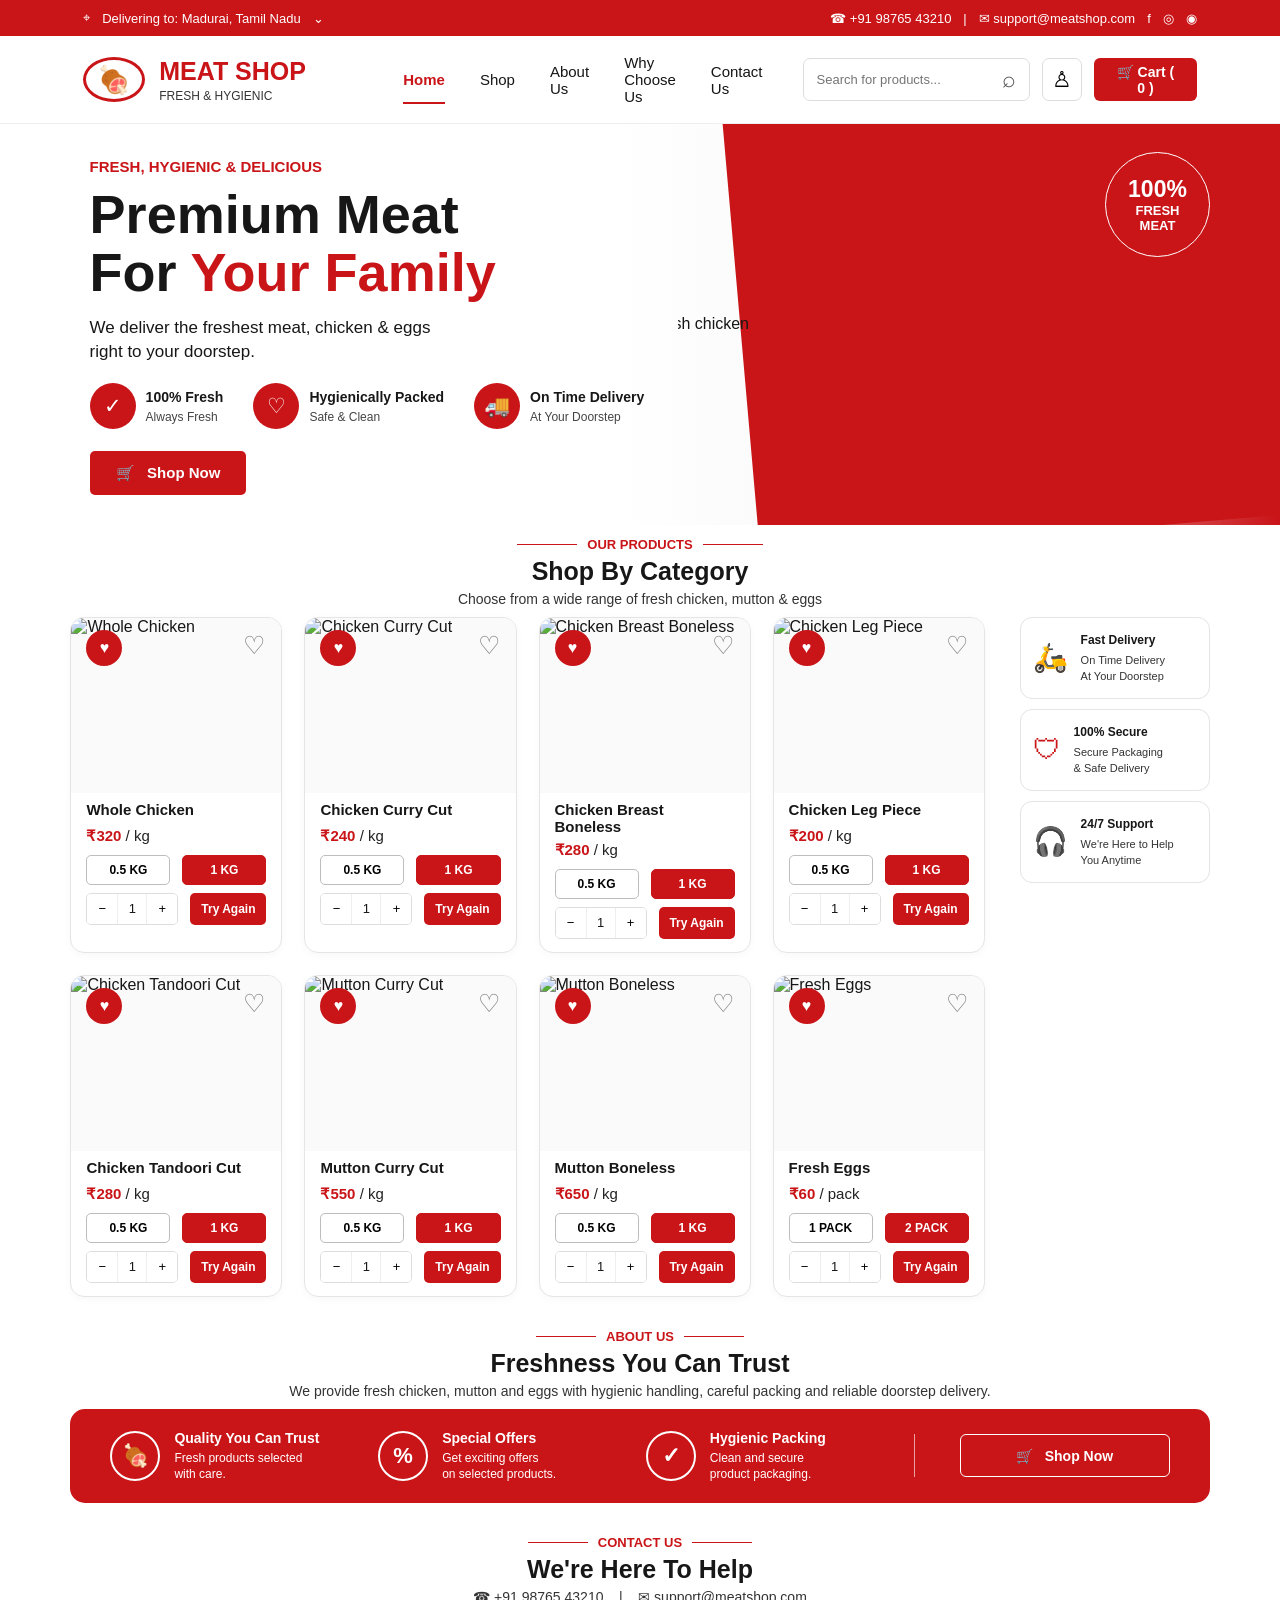
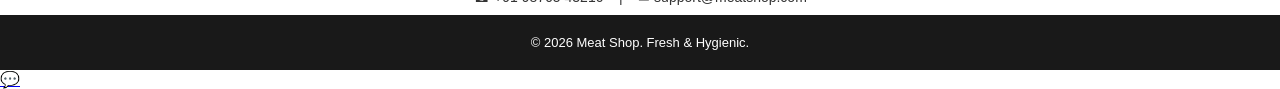
==== index.html @ b68a9f98 "Add files via upload" ====
<!DOCTYPE html>
<html lang="en">

<head>
    <meta charset="UTF-8">
    <meta name="viewport" content="width=device-width, initial-scale=1.0">

    <title>Meat Shop - Fresh & Hygienic</title>

    <link rel="stylesheet" href="style.css">
</head>

<body>

    <!-- =========================
         TOP DELIVERY BAR
    ========================== -->

    <div class="top-bar">

        <div class="top-left">
            <span>⌖</span>
            <span>Delivering to: Madurai, Tamil Nadu</span>
            <span>⌄</span>
        </div>

        <div class="top-right">
            <span>☎ +91 98765 43210</span>
            <span class="divider">|</span>
            <span>✉ support@meatshop.com</span>
            <span>f</span>
            <span>◎</span>
            <span>◉</span>
        </div>

    </div>


    <!-- =========================
         MAIN HEADER
    ========================== -->

    <header class="main-header">

        <div class="logo-area">

            <div class="logo-icon">
                🍖
            </div>

            <div class="logo-text">
                <h1>MEAT SHOP</h1>
                <p>FRESH & HYGIENIC</p>
            </div>

        </div>


        <nav class="navigation">

            <a href="#" class="active">Home</a>

            <a href="#shop">Shop</a>

            <a href="#about">About Us</a>

            <a href="#why-us">Why Choose Us</a>

            <a href="#contact">Contact Us</a>

        </nav>


        <div class="header-actions">

            <div class="search-box">

                <input
                    type="text"
                    id="search-input"
                    placeholder="Search for products..."
                >

                <span>⌕</span>

            </div>


            <button
                class="account-button"
                type="button"
                title="My Account"
            >
                ♙
            </button>


            <button
                class="cart-button"
                type="button"
            >

                🛒 Cart (
                <span id="cart-count">0</span>
                )

            </button>

        </div>

    </header>



    <!-- =========================
         HERO SECTION
    ========================== -->

    <section class="hero">

        <div class="hero-content">

            <p class="hero-small-title">
                FRESH, HYGIENIC & DELICIOUS
            </p>

            <h2>
                Premium Meat
                <br>
                For <span>Your Family</span>
            </h2>

            <p class="hero-description">
                We deliver the freshest meat, chicken & eggs
                <br>
                right to your doorstep.
            </p>


            <div class="hero-features">

                <div class="hero-feature">

                    <div class="feature-icon">
                        ✓
                    </div>

                    <div>
                        <strong>100% Fresh</strong>
                        <p>Always Fresh</p>
                    </div>

                </div>


                <div class="hero-feature">

                    <div class="feature-icon">
                        ♡
                    </div>

                    <div>
                        <strong>Hygienically Packed</strong>
                        <p>Safe & Clean</p>
                    </div>

                </div>


                <div class="hero-feature">

                    <div class="feature-icon">
                        🚚
                    </div>

                    <div>
                        <strong>On Time Delivery</strong>
                        <p>At Your Doorstep</p>
                    </div>

                </div>

            </div>


            <button
                class="shop-now-button"
                type="button"
                onclick="document.getElementById('shop').scrollIntoView({behavior:'smooth'})"
            >
                🛒 &nbsp; Shop Now
            </button>

        </div>


        <div class="hero-image-area">

            <div class="fresh-badge">

                <strong>100%</strong>

                <span>FRESH</span>

                <span>MEAT</span>

            </div>


            <div class="hero-meat-image">

                <img
                    src="images/hero-chicken.jpg"
                    alt="Fresh chicken"
                >

            </div>

        </div>

    </section>



    <!-- =========================
         PRODUCTS HEADING
    ========================== -->

    <section
        class="products-heading"
        id="shop"
    >

        <div class="heading-line">
            <span></span>
            <strong>OUR PRODUCTS</strong>
            <span></span>
        </div>

        <h2>
            Shop By Category
        </h2>

        <p>
            Choose from a wide range of fresh chicken, mutton & eggs
        </p>

    </section>



    <!-- =========================
         PRODUCTS
    ========================== -->

    <section class="products-section">

        <div
            class="products-grid"
            id="products-grid"
        >


            <!-- =========================
                 PRODUCT 1
            ========================== -->

            <div
                class="product-card"
                data-product-key="Whole Chicken"
                data-product="Whole Chicken"
            >

                <div class="product-image">

                    <div class="product-badge">
                        ♥
                    </div>

                    <div class="heart">
                        ♡
                    </div>

                    <img
                        src="images/whole-chicken.jpg"
                        alt="Whole Chicken"
                        class="dynamic-product-image"
                    >

                </div>


                <div class="product-info">

                    <h3 class="dynamic-product-name">
                        Whole Chicken
                    </h3>

                    <p class="price dynamic-product-price">
                        ₹320 <span>/ kg</span>
                    </p>

                    <p class="dynamic-product-description">
                        Fresh whole chicken, cleaned and packed hygienically.
                    </p>


                    <div class="weight-buttons">

                        <button
                            type="button"
                            data-weight="0.5 KG"
                        >
                            0.5 KG
                        </button>

                        <button
                            type="button"
                            class="selected"
                            data-weight="1 KG"
                        >
                            1 KG
                        </button>

                    </div>


                    <div class="product-bottom">

                        <div class="quantity">

                            <button
                                class="minus"
                                type="button"
                            >
                                −
                            </button>

                            <span>1</span>

                            <button
                                class="plus"
                                type="button"
                            >
                                +
                            </button>

                        </div>


                        <button
                            class="add-cart"
                            type="button"
                        >
                            🛒 Add to Cart
                        </button>

                    </div>

                </div>

            </div>



            <!-- =========================
                 PRODUCT 2
            ========================== -->

            <div
                class="product-card"
                data-product-key="Chicken Curry Cut"
                data-product="Chicken Curry Cut"
            >

                <div class="product-image">

                    <div class="product-badge">
                        ♥
                    </div>

                    <div class="heart">
                        ♡
                    </div>

                    <img
                        src="images/chicken-curry-cut.jpg"
                        alt="Chicken Curry Cut"
                        class="dynamic-product-image"
                    >

                </div>


                <div class="product-info">

                    <h3 class="dynamic-product-name">
                        Chicken Curry Cut
                    </h3>

                    <p class="price dynamic-product-price">
                        ₹240 <span>/ kg</span>
                    </p>

                    <p class="dynamic-product-description">
                        Fresh curry-cut chicken pieces, cleaned and ready to cook.
                    </p>


                    <div class="weight-buttons">

                        <button
                            type="button"
                            data-weight="0.5 KG"
                        >
                            0.5 KG
                        </button>

                        <button
                            type="button"
                            class="selected"
                            data-weight="1 KG"
                        >
                            1 KG
                        </button>

                    </div>


                    <div class="product-bottom">

                        <div class="quantity">

                            <button
                                class="minus"
                                type="button"
                            >
                                −
                            </button>

                            <span>1</span>

                            <button
                                class="plus"
                                type="button"
                            >
                                +
                            </button>

                        </div>


                        <button
                            class="add-cart"
                            type="button"
                        >
                            🛒 Add to Cart
                        </button>

                    </div>

                </div>

            </div>



            <!-- =========================
                 PRODUCT 3
            ========================== -->

            <div
                class="product-card"
                data-product-key="Chicken Breast Boneless"
                data-product="Chicken Breast Boneless"
            >

                <div class="product-image">

                    <div class="product-badge">
                        ♥
                    </div>

                    <div class="heart">
                        ♡
                    </div>

                    <img
                        src="images/chicken-breast.jpg"
                        alt="Chicken Breast Boneless"
                        class="dynamic-product-image"
                    >

                </div>


                <div class="product-info">

                    <h3 class="dynamic-product-name">
                        Chicken Breast Boneless
                    </h3>

                    <p class="price dynamic-product-price">
                        ₹280 <span>/ kg</span>
                    </p>

                    <p class="dynamic-product-description">
                        Tender boneless chicken breast, fresh and hygienically packed.
                    </p>


                    <div class="weight-buttons">

                        <button
                            type="button"
                            data-weight="0.5 KG"
                        >
                            0.5 KG
                        </button>

                        <button
                            type="button"
                            class="selected"
                            data-weight="1 KG"
                        >
                            1 KG
                        </button>

                    </div>


                    <div class="product-bottom">

                        <div class="quantity">

                            <button
                                class="minus"
                                type="button"
                            >
                                −
                            </button>

                            <span>1</span>

                            <button
                                class="plus"
                                type="button"
                            >
                                +
                            </button>

                        </div>


                        <button
                            class="add-cart"
                            type="button"
                        >
                            🛒 Add to Cart
                        </button>

                    </div>

                </div>

            </div>



            <!-- =========================
                 PRODUCT 4
            ========================== -->

            <div
                class="product-card"
                data-product-key="Chicken Leg Piece"
                data-product="Chicken Leg Piece"
            >

                <div class="product-image">

                    <div class="product-badge">
                        ♥
                    </div>

                    <div class="heart">
                        ♡
                    </div>

                    <img
                        src="images/chicken-leg.jpg"
                        alt="Chicken Leg Piece"
                        class="dynamic-product-image"
                    >

                </div>


                <div class="product-info">

                    <h3 class="dynamic-product-name">
                        Chicken Leg Piece
                    </h3>

                    <p class="price dynamic-product-price">
                        ₹200 <span>/ kg</span>
                    </p>

                    <p class="dynamic-product-description">
                        Juicy broiler leg pieces, freshly cleaned and packed.
                    </p>


                    <div class="weight-buttons">

                        <button
                            type="button"
                            data-weight="0.5 KG"
                        >
                            0.5 KG
                        </button>

                        <button
                            type="button"
                            class="selected"
                            data-weight="1 KG"
                        >
                            1 KG
                        </button>

                    </div>


                    <div class="product-bottom">

                        <div class="quantity">

                            <button
                                class="minus"
                                type="button"
                            >
                                −
                            </button>

                            <span>1</span>

                            <button
                                class="plus"
                                type="button"
                            >
                                +
                            </button>

                        </div>


                        <button
                            class="add-cart"
                            type="button"
                        >
                            🛒 Add to Cart
                        </button>

                    </div>

                </div>

            </div>



            <!-- =========================
                 PRODUCT 5
            ========================== -->

            <div
                class="product-card"
                data-product-key="Chicken Tandoori Cut"
                data-product="Chicken Tandoori Cut"
            >

                <div class="product-image">

                    <div class="product-badge">
                        ♥
                    </div>

                    <div class="heart">
                        ♡
                    </div>

                    <img
                        src="images/chicken-tandoori-cut.jpg"
                        alt="Chicken Tandoori Cut"
                        class="dynamic-product-image"
                    >

                </div>


                <div class="product-info">

                    <h3 class="dynamic-product-name">
                        Chicken Tandoori Cut
                    </h3>

                    <p class="price dynamic-product-price">
                        ₹280 <span>/ kg</span>
                    </p>

                    <p class="dynamic-product-description">
                        Fresh tandoori-cut chicken, perfect for grilling and roasting.
                    </p>


                    <div class="weight-buttons">

                        <button
                            type="button"
                            data-weight="0.5 KG"
                        >
                            0.5 KG
                        </button>

                        <button
                            type="button"
                            class="selected"
                            data-weight="1 KG"
                        >
                            1 KG
                        </button>

                    </div>


                    <div class="product-bottom">

                        <div class="quantity">

                            <button
                                class="minus"
                                type="button"
                            >
                                −
                            </button>

                            <span>1</span>

                            <button
                                class="plus"
                                type="button"
                            >
                                +
                            </button>

                        </div>


                        <button
                            class="add-cart"
                            type="button"
                        >
                            🛒 Add to Cart
                        </button>

                    </div>

                </div>

            </div>



            <!-- =========================
                 PRODUCT 6
            ========================== -->

            <div
                class="product-card"
                data-product-key="Mutton Curry Cut"
                data-product="Mutton Curry Cut"
            >

                <div class="product-image">

                    <div class="product-badge">
                        ♥
                    </div>

                    <div class="heart">
                        ♡
                    </div>

                    <img
                        src="images/mutton-curry-cut.jpg"
                        alt="Mutton Curry Cut"
                        class="dynamic-product-image"
                    >

                </div>


                <div class="product-info">

                    <h3 class="dynamic-product-name">
                        Mutton Curry Cut
                    </h3>

                    <p class="price dynamic-product-price">
                        ₹550 <span>/ kg</span>
                    </p>

                    <p class="dynamic-product-description">
                        Fresh mutton curry pieces with a perfect mix of meat and bone.
                    </p>


                    <div class="weight-buttons">

                        <button
                            type="button"
                            data-weight="0.5 KG"
                        >
                            0.5 KG
                        </button>

                        <button
                            type="button"
                            class="selected"
                            data-weight="1 KG"
                        >
                            1 KG
                        </button>

                    </div>


                    <div class="product-bottom">

                        <div class="quantity">

                            <button
                                class="minus"
                                type="button"
                            >
                                −
                            </button>

                            <span>1</span>

                            <button
                                class="plus"
                                type="button"
                            >
                                +
                            </button>

                        </div>


                        <button
                            class="add-cart"
                            type="button"
                        >
                            🛒 Add to Cart
                        </button>

                    </div>

                </div>

            </div>



            <!-- =========================
                 PRODUCT 7
            ========================== -->

            <div
                class="product-card"
                data-product-key="Mutton Boneless"
                data-product="Mutton Boneless"
            >

                <div class="product-image">

                    <div class="product-badge">
                        ♥
                    </div>

                    <div class="heart">
                        ♡
                    </div>

                    <img
                        src="images/mutton-boneless.jpg"
                        alt="Mutton Boneless"
                        class="dynamic-product-image"
                    >

                </div>


                <div class="product-info">

                    <h3 class="dynamic-product-name">
                        Mutton Boneless
                    </h3>

                    <p class="price dynamic-product-price">
                        ₹650 <span>/ kg</span>
                    </p>

                    <p class="dynamic-product-description">
                        Premium boneless mutton pieces, fresh and hygienically packed.
                    </p>


                    <div class="weight-buttons">

                        <button
                            type="button"
                            data-weight="0.5 KG"
                        >
                            0.5 KG
                        </button>

                        <button
                            type="button"
                            class="selected"
                            data-weight="1 KG"
                        >
                            1 KG
                        </button>

                    </div>


                    <div class="product-bottom">

                        <div class="quantity">

                            <button
                                class="minus"
                                type="button"
                            >
                                −
                            </button>

                            <span>1</span>

                            <button
                                class="plus"
                                type="button"
                            >
                                +
                            </button>

                        </div>


                        <button
                            class="add-cart"
                            type="button"
                        >
                            🛒 Add to Cart
                        </button>

                    </div>

                </div>

            </div>



            <!-- =========================
                 PRODUCT 8
            ========================== -->

            <div
                class="product-card"
                data-product-key="Fresh Eggs"
                data-product="Fresh Eggs"
            >

                <div class="product-image">

                    <div class="product-badge">
                        ♥
                    </div>

                    <div class="heart">
                        ♡
                    </div>

                    <img
                        src="images/fresh-eggs.jpg"
                        alt="Fresh Eggs"
                        class="dynamic-product-image"
                    >

                </div>


                <div class="product-info">

                    <h3 class="dynamic-product-name">
                        Fresh Eggs
                    </h3>

                    <p class="price dynamic-product-price">
                        ₹60 <span>/ pack</span>
                    </p>

                    <p class="dynamic-product-description">
                        Fresh quality eggs carefully packed for safe delivery.
                    </p>


                    <div class="weight-buttons">

                        <button
                            type="button"
                            data-weight="1 PACK"
                        >
                            1 PACK
                        </button>

                        <button
                            type="button"
                            class="selected"
                            data-weight="2 PACK"
                        >
                            2 PACK
                        </button>

                    </div>


                    <div class="product-bottom">

                        <div class="quantity">

                            <button
                                class="minus"
                                type="button"
                            >
                                −
                            </button>

                            <span>1</span>

                            <button
                                class="plus"
                                type="button"
                            >
                                +
                            </button>

                        </div>


                        <button
                            class="add-cart"
                            type="button"
                        >
                            🛒 Add to Cart
                        </button>

                    </div>

                </div>

            </div>


        </div>



        <!-- =========================
             SIDE SERVICE BOXES
        ========================== -->

        <div class="service-boxes">

            <div class="service-box">

                <div class="service-icon">
                    🛵
                </div>

                <div>
                    <strong>Fast Delivery</strong>

                    <p>
                        On Time Delivery
                        <br>
                        At Your Doorstep
                    </p>
                </div>

            </div>


            <div class="service-box">

                <div class="service-icon">
                    🛡
                </div>

                <div>
                    <strong>100% Secure</strong>

                    <p>
                        Secure Packaging
                        <br>
                        & Safe Delivery
                    </p>
                </div>

            </div>


            <div class="service-box">

                <div class="service-icon">
                    🎧
                </div>

                <div>
                    <strong>24/7 Support</strong>

                    <p>
                        We're Here to Help
                        <br>
                        You Anytime
                    </p>
                </div>

            </div>

        </div>

    </section>



    <!-- =========================
         ABOUT
    ========================== -->

    <section
        id="about"
        class="products-heading"
    >

        <div class="heading-line">

            <span></span>

            <strong>
                ABOUT US
            </strong>

            <span></span>

        </div>


        <h2>
            Freshness You Can Trust
        </h2>


        <p>
            We provide fresh chicken, mutton and eggs with hygienic handling,
            careful packing and reliable doorstep delivery.
        </p>

    </section>



    <!-- =========================
         WHY CHOOSE US
    ========================== -->

    <section
        id="why-us"
        class="promotion-section"
    >

        <div class="promotion-item">

            <div class="promotion-icon">
                🍖
            </div>

            <div>

                <h3>
                    Quality You Can Trust
                </h3>

                <p>
                    Fresh products selected
                    <br>
                    with care.
                </p>

            </div>

        </div>


        <div class="promotion-item">

            <div class="promotion-icon">
                %
            </div>

            <div>

                <h3>
                    Special Offers
                </h3>

                <p>
                    Get exciting offers
                    <br>
                    on selected products.
                </p>

            </div>

        </div>


        <div class="promotion-item">

            <div class="promotion-icon">
                ✓
            </div>

            <div>

                <h3>
                    Hygienic Packing
                </h3>

                <p>
                    Clean and secure
                    <br>
                    product packaging.
                </p>

            </div>

        </div>


        <div class="promotion-button-area">

            <button
                class="promotion-button"
                type="button"
                onclick="document.getElementById('shop').scrollIntoView({behavior:'smooth'})"
            >
                🛒 &nbsp; Shop Now
            </button>

        </div>

    </section>



    <!-- =========================
         CONTACT
    ========================== -->

    <section
        id="contact"
        class="products-heading"
    >

        <div class="heading-line">

            <span></span>

            <strong>
                CONTACT US
            </strong>

            <span></span>

        </div>


        <h2>
            We're Here To Help
        </h2>


        <p>
            ☎ +91 98765 43210
            &nbsp;&nbsp; | &nbsp;&nbsp;
            ✉ support@meatshop.com
        </p>

    </section>



    <!-- =========================
         FOOTER
    ========================== -->

    <footer>

        <p>
            © 2026 Meat Shop. Fresh & Hygienic.
        </p>

    </footer>



    <!-- =========================
         PRODUCT DATABASE SYNC
    ========================== -->

    <script>

        document.addEventListener(
            "DOMContentLoaded",
            async function () {

                try {

                    const response =
                        await fetch(
                            "http://localhost:5000/api/products"
                        );


                    const result =
                        await response.json();


                    if (
                        !response.ok ||
                        !result.success
                    ) {

                        throw new Error(
                            result.message ||
                            "Unable to load products"
                        );

                    }


                    const products =
                        Array.isArray(result.products)
                            ? result.products
                            : [];


                    const cards =
                        document.querySelectorAll(
                            ".product-card[data-product-key]"
                        );


                    cards.forEach(function (card) {

                        const productKey =
                            String(
                                card.dataset.productKey || ""
                            )
                            .trim()
                            .toLowerCase();


                        const product =
                            products.find(
                                function (item) {

                                    return (
                                        String(item.name || "")
                                            .trim()
                                            .toLowerCase() ===
                                        productKey
                                    );

                                }
                            );


                        if (!product) {

                            console.warn(
                                "Product not found:",
                                card.dataset.productKey
                            );

                            return;

                        }


                        /* =====================
                           NAME
                        ====================== */

                        const nameElement =
                            card.querySelector(
                                ".dynamic-product-name"
                            );


                        if (nameElement) {

                            nameElement.textContent =
                                product.name;

                        }



                        /* =====================
                           PRICE
                        ====================== */

                        const priceElement =
                            card.querySelector(
                                ".dynamic-product-price"
                            );


                        if (priceElement) {

                            const suffix =
                                String(product.category)
                                    .toLowerCase() === "eggs"
                                    ? "/ pack"
                                    : "/ kg";


                            priceElement.innerHTML =
                                `₹${Number(product.price).toFixed(0)}
                                <span>${suffix}</span>`;

                        }



                        /* =====================
                           DESCRIPTION
                        ====================== */

                        const descriptionElement =
                            card.querySelector(
                                ".dynamic-product-description"
                            );


                        if (
                            descriptionElement &&
                            product.description
                        ) {

                            descriptionElement.textContent =
                                product.description;

                        }



                        /* =====================
                           IMAGE
                        ====================== */

                        const imageElement =
                            card.querySelector(
                                ".dynamic-product-image"
                            );


                        if (
                            imageElement &&
                            product.image
                        ) {

                            imageElement.src =
                                product.image;

                            imageElement.alt =
                                product.name;

                        }



                        /* =====================
                           ADD TO CART BUTTON
                        ====================== */

                        const addButton =
                            card.querySelector(
                                ".add-cart"
                            );


                        if (addButton) {

                            /*
                             * IMPORTANT:
                             * First reset the button.
                             */

                            addButton.disabled =
                                false;

                            addButton.style.opacity =
                                "1";

                            addButton.textContent =
                                "🛒 Add to Cart";

                        }



                        /* =====================
                           AVAILABILITY
                        ====================== */

                        if (
                            product.available === false
                        ) {

                            card.style.opacity =
                                "0.55";


                            if (addButton) {

                                addButton.disabled =
                                    true;

                                addButton.textContent =
                                    "Unavailable";

                                addButton.style.opacity =
                                    "0.65";

                            }

                        } else {

                            card.style.opacity =
                                "1";

                        }

                    });


                    console.log(
                        "Products loaded successfully:",
                        products
                    );


                } catch (error) {

                    console.error(
                        "Product sync error:",
                        error
                    );

                }

            }

        );

    </script>



    <!-- =========================
         MAIN SHOP JAVASCRIPT
    ========================== -->

    <script src="script.js"></script>

<!-- WHATSAPP BUTTON -->
<a
    href="https://wa.me/919384997383"
    class="whatsapp-float"
    target="_blank"
    rel="noopener noreferrer"
    aria-label="Chat with us on WhatsApp"
>
    💬
</a>

</body>

</html>
---- style.css ----
/* =========================
   GLOBAL
========================= */

* {
    margin: 0;
    padding: 0;
    box-sizing: border-box;
}

html {
    scroll-behavior: smooth;
}

body {
    font-family: Arial, Helvetica, sans-serif;
    background: #ffffff;
    color: #171717;
}

button,
input {
    font-family: inherit;
}

button {
    cursor: pointer;
}

/* =========================
   TOP BAR
========================= */

.top-bar {
    height: 36px;
    background: #c91418;
    color: white;
    display: flex;
    align-items: center;
    justify-content: space-between;
    padding: 0 6.5%;
    font-size: 13px;
}

.top-left,
.top-right {
    display: flex;
    align-items: center;
    gap: 12px;
}

/* =========================
   HEADER
========================= */

.main-header {
    height: 88px;
    background: white;
    display: flex;
    align-items: center;
    padding: 0 6.5%;
    gap: 40px;
    border-bottom: 1px solid #eeeeee;
}

.logo-area {
    display: flex;
    align-items: center;
    min-width: 280px;
}

.logo-icon {
    width: 62px;
    height: 45px;
    border: 3px solid #c91418;
    border-radius: 50%;
    display: flex;
    align-items: center;
    justify-content: center;
    font-size: 27px;
}

.logo-text {
    margin-left: 14px;
}

.logo-text h1 {
    color: #c91418;
    font-size: 25px;
    font-weight: 800;
}

.logo-text p {
    color: #333;
    font-size: 12px;
    margin-top: 3px;
}

/* =========================
   NAVIGATION
========================= */

.navigation {
    display: flex;
    align-items: center;
    gap: 35px;
    flex: 1;
}

.navigation a {
    position: relative;
    text-decoration: none;
    color: #161616;
    font-size: 15px;
    font-weight: 500;
    padding: 32px 0;
}

.navigation a:hover,
.navigation a.active {
    color: #c91418;
}

.navigation a.active {
    font-weight: 700;
}

.navigation a.active::after {
    content: "";
    position: absolute;
    left: 0;
    right: 0;
    bottom: 16px;
    height: 2px;
    background: #c91418;
}

/* =========================
   HEADER ACTIONS
========================= */

.header-actions {
    display: flex;
    align-items: center;
    gap: 12px;
}

.search-box {
    width: 260px;
    height: 43px;
    border: 1px solid #dddddd;
    border-radius: 7px;
    display: flex;
    align-items: center;
    padding: 0 13px;
}

.search-box input {
    width: 100%;
    border: none;
    outline: none;
    font-size: 13px;
}

.search-box span {
    font-size: 23px;
    color: #555;
}

.account-button {
    width: 46px;
    height: 43px;
    background: white;
    border: 1px solid #dddddd;
    border-radius: 7px;
    font-size: 22px;
}

.cart-button {
    height: 43px;
    padding: 0 18px;
    border: none;
    border-radius: 6px;
    background: #c91418;
    color: white;
    font-size: 14px;
    font-weight: 700;
}

.cart-button:hover {
    background: #a90f13;
}

/* =========================
   HERO
========================= */

.hero {
    min-height: 390px;
    display: flex;
    background: linear-gradient(
        90deg,
        #ffffff 0%,
        #ffffff 48%,
        #fafafa 62%,
        #c91418 100%
    );
    overflow: hidden;
}

.hero-content {
    width: 53%;
    padding: 34px 0 30px 7%;
    z-index: 2;
}

.hero-small-title {
    color: #c91418;
    font-size: 15px;
    font-weight: 800;
    margin-bottom: 10px;
}

.hero-content h2 {
    font-size: 54px;
    line-height: 1.08;
    font-weight: 800;
    margin-bottom: 14px;
}

.hero-content h2 span {
    color: #c91418;
}

.hero-description {
    font-size: 17px;
    line-height: 1.45;
    margin-bottom: 18px;
}

/* =========================
   HERO FEATURES
========================= */

.hero-features {
    display: flex;
    align-items: center;
    gap: 30px;
    margin-bottom: 22px;
}

.hero-feature {
    display: flex;
    align-items: center;
    gap: 10px;
}

.feature-icon {
    width: 46px;
    height: 46px;
    background: #c91418;
    color: white;
    border-radius: 50%;
    display: flex;
    align-items: center;
    justify-content: center;
    font-size: 21px;
}

.hero-feature strong {
    font-size: 14px;
}

.hero-feature p {
    font-size: 12px;
    margin-top: 4px;
    color: #444;
}

.shop-now-button {
    background: #c91418;
    color: white;
    border: none;
    border-radius: 5px;
    padding: 13px 26px;
    font-size: 15px;
    font-weight: 700;
}

.shop-now-button:hover {
    background: #a90f13;
}

/* =========================
   HERO IMAGE
========================= */

.hero-image-area {
    width: 47%;
    position: relative;
    display: flex;
    align-items: center;
    justify-content: center;
    overflow: hidden;
}

.hero-image-area::before {
    content: "";
    position: absolute;
    width: 620px;
    height: 450px;
    background: #c91418;
    right: -80px;
    top: -40px;
    transform: rotate(-5deg);
    z-index: 0;
}

.hero-meat-image {
    position: relative;
    width: 650px;
    z-index: 1;
    margin-left: -45px;
}

.hero-meat-image img {
    width: 100%;
    display: block;
    object-fit: contain;
}

.fresh-badge {
    position: absolute;
    right: 70px;
    top: 28px;
    width: 105px;
    height: 105px;
    border: 1px solid white;
    border-radius: 50%;
    color: white;
    display: flex;
    flex-direction: column;
    align-items: center;
    justify-content: center;
    z-index: 3;
    text-align: center;
}

.fresh-badge strong {
    font-size: 23px;
}

.fresh-badge span {
    font-size: 13px;
    font-weight: 700;
}

/* =========================
   PRODUCTS HEADING
========================= */

.products-heading {
    text-align: center;
    padding: 12px 20px 10px;
}

.heading-line {
    display: flex;
    align-items: center;
    justify-content: center;
    gap: 10px;
    color: #c91418;
    font-size: 13px;
    font-weight: 800;
}

.heading-line span {
    width: 60px;
    height: 1px;
    background: #c91418;
}

.products-heading h2 {
    font-size: 25px;
    margin: 5px 0;
}

.products-heading p {
    font-size: 14px;
    color: #333;
}

/* =========================
   PRODUCTS
========================= */

.products-section {
    display: flex;
    gap: 35px;
    padding: 0 5.5% 20px;
}

.products-grid {
    flex: 1;
    display: grid;
    grid-template-columns: repeat(4, 1fr);
    gap: 22px;
}

.product-card {
    background: white;
    border: 1px solid #e5e5e5;
    border-radius: 14px;
    overflow: hidden;
    transition: 0.2s;
    box-shadow: 0 2px 8px rgba(0,0,0,0.03);
}

.product-card:hover {
    transform: translateY(-3px);
    box-shadow: 0 7px 20px rgba(0,0,0,0.08);
}

/* PRODUCT IMAGE */

.product-image {
    height: 175px;
    position: relative;
    display: flex;
    align-items: center;
    justify-content: center;
    overflow: hidden;
    background: #fafafa;
}

.product-image img {
    width: 100%;
    height: 100%;
    object-fit: contain;
    display: block;
}

.product-badge {
    position: absolute;
    top: 12px;
    left: 15px;
    width: 36px;
    height: 36px;
    border-radius: 50%;
    background: #c91418;
    color: white;
    display: flex;
    align-items: center;
    justify-content: center;
    z-index: 2;
}

.heart {
    position: absolute;
    top: 13px;
    right: 16px;
    font-size: 25px;
    color: #777;
    z-index: 2;
}

/* PRODUCT INFO */

.product-info {
    padding: 8px 15px 13px;
}

.product-info h3 {
    font-size: 15px;
    min-height: 20px;
    margin-bottom: 6px;
}

.price {
    color: #c91418;
    font-size: 15px;
    font-weight: 800;
    margin-bottom: 10px;
}

.price span {
    color: #222;
    font-weight: 500;
}

/* WEIGHT */

.weight-buttons {
    display: flex;
    gap: 12px;
    margin-bottom: 8px;
}

.weight-buttons button {
    flex: 1;
    height: 30px;
    background: white;
    border: 1px solid #bdbdbd;
    border-radius: 5px;
    font-size: 12px;
    font-weight: 600;
}

.weight-buttons button:hover {
    border-color: #c91418;
}

.weight-buttons button.selected {
    background: #c91418;
    border-color: #c91418;
    color: white;
}

/* PRODUCT BOTTOM */

.product-bottom {
    display: flex;
    gap: 12px;
    align-items: center;
}

.quantity {
    display: flex;
    height: 32px;
    border: 1px solid #dddddd;
    border-radius: 5px;
    overflow: hidden;
}

.quantity button,
.quantity span {
    width: 30px;
    border: none;
    display: flex;
    align-items: center;
    justify-content: center;
    background: white;
    font-size: 13px;
}

.quantity button:hover {
    background: #f2f2f2;
}

.quantity span {
    border-left: 1px solid #eeeeee;
    border-right: 1px solid #eeeeee;
}

.add-cart {
    flex: 1;
    height: 32px;
    border: none;
    border-radius: 5px;
    background: #c91418;
    color: white;
    font-size: 12px;
    font-weight: 700;
}

.add-cart:hover {
    background: #a90f13;
}

/* =========================
   SERVICE BOXES
========================= */

.service-boxes {
    width: 190px;
    display: flex;
    flex-direction: column;
    gap: 10px;
}

.service-box {
    min-height: 82px;
    border: 1px solid #e4e4e4;
    border-radius: 12px;
    display: flex;
    align-items: center;
    gap: 13px;
    padding: 12px;
    background: white;
}

.service-icon {
    font-size: 28px;
    color: #c91418;
}

.service-box strong {
    font-size: 12px;
}

.service-box p {
    font-size: 11px;
    line-height: 1.45;
    margin-top: 5px;
    color: #333;
}

/* =========================
   PROMOTION
========================= */

.promotion-section {
    margin: 0 5.5% 20px;
    min-height: 94px;
    background: #c91418;
    border-radius: 15px;
    color: white;
    display: flex;
    align-items: center;
    padding: 14px 40px;
    gap: 55px;
}

.promotion-item {
    flex: 1;
    display: flex;
    align-items: center;
    gap: 14px;
}

.promotion-icon {
    width: 50px;
    height: 50px;
    display: flex;
    align-items: center;
    justify-content: center;
    border: 2px solid white;
    border-radius: 50%;
    font-size: 22px;
    font-weight: 800;
}

.promotion-item h3 {
    font-size: 14px;
    margin-bottom: 4px;
}

.promotion-item p {
    font-size: 12px;
    line-height: 1.35;
}

.promotion-button-area {
    border-left: 1px solid rgba(255,255,255,0.6);
    padding-left: 45px;
}

.promotion-button {
    width: 210px;
    height: 43px;
    background: transparent;
    color: white;
    border: 1px solid white;
    border-radius: 6px;
    font-size: 14px;
    font-weight: 700;
}

.promotion-button:hover {
    background: white;
    color: #c91418;
}

/* =========================
   FOOTER
========================= */

footer {
    background: #191919;
    color: white;
    text-align: center;
    padding: 20px;
    font-size: 13px;
}

/* =========================
   RESPONSIVE
========================= */

@media (max-width: 1200px) {

    .main-header {
        padding: 0 3%;
        gap: 20px;
    }

    .logo-area {
        min-width: 230px;
    }

    .navigation {
        gap: 20px;
    }

    .search-box {
        width: 190px;
    }

    .products-section {
        padding-left: 3%;
        padding-right: 3%;
    }

    .products-grid {
        gap: 14px;
    }

    .promotion-section {
        margin-left: 3%;
        margin-right: 3%;
        gap: 25px;
        padding-left: 25px;
        padding-right: 25px;
    }
}

@media (max-width: 900px) {

    .top-right {
        display: none;
    }

    .main-header {
        height: auto;
        padding: 15px 5%;
        flex-wrap: wrap;
    }

    .logo-area {
        min-width: auto;
    }

    .navigation {
        order: 3;
        width: 100%;
        justify-content: center;
        overflow-x: auto;
    }

    .header-actions {
        margin-left: auto;
    }

    .hero {
        flex-direction: column;
    }

    .hero-content {
        width: 100%;
        padding: 40px 7%;
    }

    .hero-image-area {
        width: 100%;
        min-height: 330px;
    }

    .products-section {
        flex-direction: column;
    }

    .products-grid {
        grid-template-columns: repeat(2, 1fr);
    }

    .service-boxes {
        width: 100%;
        flex-direction: row;
    }

    .service-box {
        flex: 1;
    }

    .promotion-section {
        flex-wrap: wrap;
    }
}

@media (max-width: 600px) {

    .top-bar {
        padding: 0 15px;
    }

    .main-header {
        padding: 15px;
    }

    .header-actions {
        width: 100%;
    }

    .search-box {
        flex: 1;
    }

    .navigation {
        justify-content: flex-start;
        gap: 25px;
    }

    .hero-content h2 {
        font-size: 40px;
    }

    .hero-features {
        flex-direction: column;
        align-items: flex-start;
    }

    .products-grid {
        grid-template-columns: 1fr;
    }

    .service-boxes {
        flex-direction: column;
    }

    .promotion-section {
        flex-direction: column;
        align-items: flex-start;
    }

    .promotion-button-area {
        border-left: none;
        padding-left: 0;
        width: 100%;
    }

    .promotion-button {
        width: 100%;
    }
}
/* =========================================
   CHECKOUT PAGE
========================================= */

.checkout-page {
    min-height: 70vh;
    background: #f8f8f8;
    padding: 40px 6%;
}

.checkout-title {
    text-align: center;
    margin-bottom: 30px;
}

.checkout-title h2 {
    font-size: 32px;
    margin: 10px 0;
}

.checkout-title p {
    color: #666;
    font-size: 14px;
}

.checkout-container {
    max-width: 1150px;
    margin: 0 auto;
    display: grid;
    grid-template-columns: 1.4fr 0.9fr;
    gap: 28px;
    align-items: start;
}

.checkout-form,
.checkout-summary {
    background: white;
    border-radius: 14px;
    padding: 28px;
    border: 1px solid #e5e5e5;
    box-shadow: 0 4px 18px rgba(0, 0, 0, 0.05);
}

.checkout-form h2,
.checkout-summary h2 {
    color: #222;
    font-size: 21px;
    margin-bottom: 22px;
}

.form-group {
    margin-bottom: 18px;
}

.form-group label {
    display: block;
    font-size: 13px;
    font-weight: 700;
    margin-bottom: 7px;
}

.form-group input,
.form-group textarea {
    width: 100%;
    border: 1px solid #d8d8d8;
    border-radius: 7px;
    padding: 12px;
    font-size: 14px;
    outline: none;
    background: white;
}

.form-group input:focus,
.form-group textarea:focus {
    border-color: #c91418;
}

.form-group textarea {
    resize: vertical;
}

.form-row {
    display: grid;
    grid-template-columns: 1fr 1fr;
    gap: 15px;
}

.payment-title {
    border-top: 1px solid #eeeeee;
    padding-top: 22px;
    margin-top: 25px;
}

.payment-options {
    display: flex;
    flex-direction: column;
    gap: 12px;
}

.payment-option {
    border: 1px solid #dddddd;
    border-radius: 8px;
    padding: 14px;
    cursor: pointer;
    display: flex;
    align-items: center;
    gap: 10px;
    font-size: 14px;
}

.payment-option:hover {
    border-color: #c91418;
}

.payment-option input {
    accent-color: #c91418;
}

.checkout-summary {
    position: sticky;
    top: 20px;
}

.checkout-item {
    display: flex;
    align-items: center;
    gap: 12px;
    padding: 13px 0;
    border-bottom: 1px solid #eeeeee;
}

.checkout-item img {
    width: 65px;
    height: 65px;
    object-fit: cover;
    border-radius: 8px;
    background: #f5f5f5;
}

.checkout-item-info {
    flex: 1;
    display: flex;
    flex-direction: column;
    gap: 5px;
}

.checkout-item-info strong {
    font-size: 13px;
}

.checkout-item-info span {
    font-size: 12px;
    color: #777;
}

.checkout-item > strong {
    color: #c91418;
    font-size: 13px;
}

.summary-line {
    display: flex;
    justify-content: space-between;
    padding: 12px 0;
    font-size: 14px;
}

.summary-line span {
    color: #555;
}

.summary-total {
    display: flex;
    justify-content: space-between;
    border-top: 1px solid #dddddd;
    margin-top: 8px;
    padding-top: 18px;
    font-size: 20px;
    font-weight: 800;
}

.summary-total strong {
    color: #c91418;
}

#place-order {
    width: 100%;
    height: 48px;
    margin-top: 22px;
    border: none;
    border-radius: 7px;
    background: #c91418;
    color: white;
    font-size: 15px;
    font-weight: 700;
    cursor: pointer;
}

#place-order:hover {
    background: #a90f13;
}

.secure-text {
    text-align: center;
    color: #777;
    font-size: 11px;
    margin-top: 13px;
}

.empty-checkout {
    text-align: center;
    padding: 30px 10px;
    color: #777;
}


/* =========================================
   CHECKOUT MOBILE
========================================= */

@media (max-width: 800px) {

    .checkout-page {
        padding: 30px 15px;
    }

    .checkout-container {
        grid-template-columns: 1fr;
    }

    .checkout-summary {
        position: static;
    }

}

@media (max-width: 500px) {

    .checkout-form,
    .checkout-summary {
        padding: 20px;
    }

    .checkout-title h2 {
        font-size: 26px;
    }

    .form-row {
        grid-template-columns: 1fr;
        gap: 0;
    }

}
/* =========================================
   ORDER SUCCESS PAGE
========================================= */

.success-page {
    min-height: 70vh;
    background: #f8f8f8;
    padding: 55px 20px;
    display: flex;
    justify-content: center;
    align-items: center;
}

.success-card {
    width: 100%;
    max-width: 650px;
    background: white;
    border-radius: 18px;
    padding: 42px;
    text-align: center;
    border: 1px solid #e5e5e5;
    box-shadow: 0 8px 30px rgba(0,0,0,0.08);
}

.success-icon {
    width: 75px;
    height: 75px;
    margin: 0 auto 20px;
    border-radius: 50%;
    background: #c91418;
    color: white;
    display: flex;
    align-items: center;
    justify-content: center;
    font-size: 42px;
    font-weight: 800;
}

.success-card h1 {
    color: #c91418;
    font-size: 32px;
    margin-bottom: 12px;
}

.success-message {
    color: #555;
    line-height: 1.6;
    font-size: 15px;
    margin-bottom: 25px;
}

.order-number-box {
    background: #fff5f5;
    border: 1px dashed #c91418;
    border-radius: 10px;
    padding: 16px;
    margin-bottom: 22px;
}

.order-number-box span {
    display: block;
    color: #666;
    font-size: 12px;
    margin-bottom: 5px;
}

.order-number-box strong {
    color: #c91418;
    font-size: 22px;
}

.success-details {
    display: grid;
    grid-template-columns: repeat(3, 1fr);
    gap: 12px;
    margin-bottom: 22px;
}

.success-details > div {
    background: #fafafa;
    border: 1px solid #eeeeee;
    border-radius: 9px;
    padding: 13px 8px;
}

.success-details span {
    display: block;
    color: #777;
    font-size: 11px;
    margin-bottom: 6px;
}

.success-details strong {
    font-size: 13px;
}

.success-total {
    color: #c91418 !important;
}

.delivery-message {
    display: flex;
    align-items: center;
    gap: 15px;
    text-align: left;
    background: #fff5f5;
    border-radius: 10px;
    padding: 16px;
    margin-bottom: 25px;
    color: #c91418;
    font-size: 27px;
}

.delivery-message strong {
    display: block;
    color: #222;
    font-size: 14px;
    margin-bottom: 4px;
}

.delivery-message p {
    color: #666;
    font-size: 12px;
    line-height: 1.4;
}

.success-buttons {
    display: flex;
    gap: 12px;
}

.success-buttons button {
    flex: 1;
    height: 46px;
    border: none;
    border-radius: 7px;
    background: #c91418;
    color: white;
    font-size: 13px;
    font-weight: 700;
    cursor: pointer;
}

.success-buttons button:hover {
    background: #a90f13;
}

.success-buttons .secondary-button {
    background: white;
    color: #c91418;
    border: 1px solid #c91418;
}

.success-buttons .secondary-button:hover {
    background: #fff5f5;
}


/* MOBILE */

@media (max-width: 600px) {

    .success-page {
        padding: 30px 15px;
    }

    .success-card {
        padding: 28px 18px;
    }

    .success-card h1 {
        font-size: 27px;
    }

    .success-details {
        grid-template-columns: 1fr;
    }

    .success-buttons {
        flex-direction: column;
    }

}
/* Hide product descriptions */
.dynamic-product-description {
    display: none !important;
}
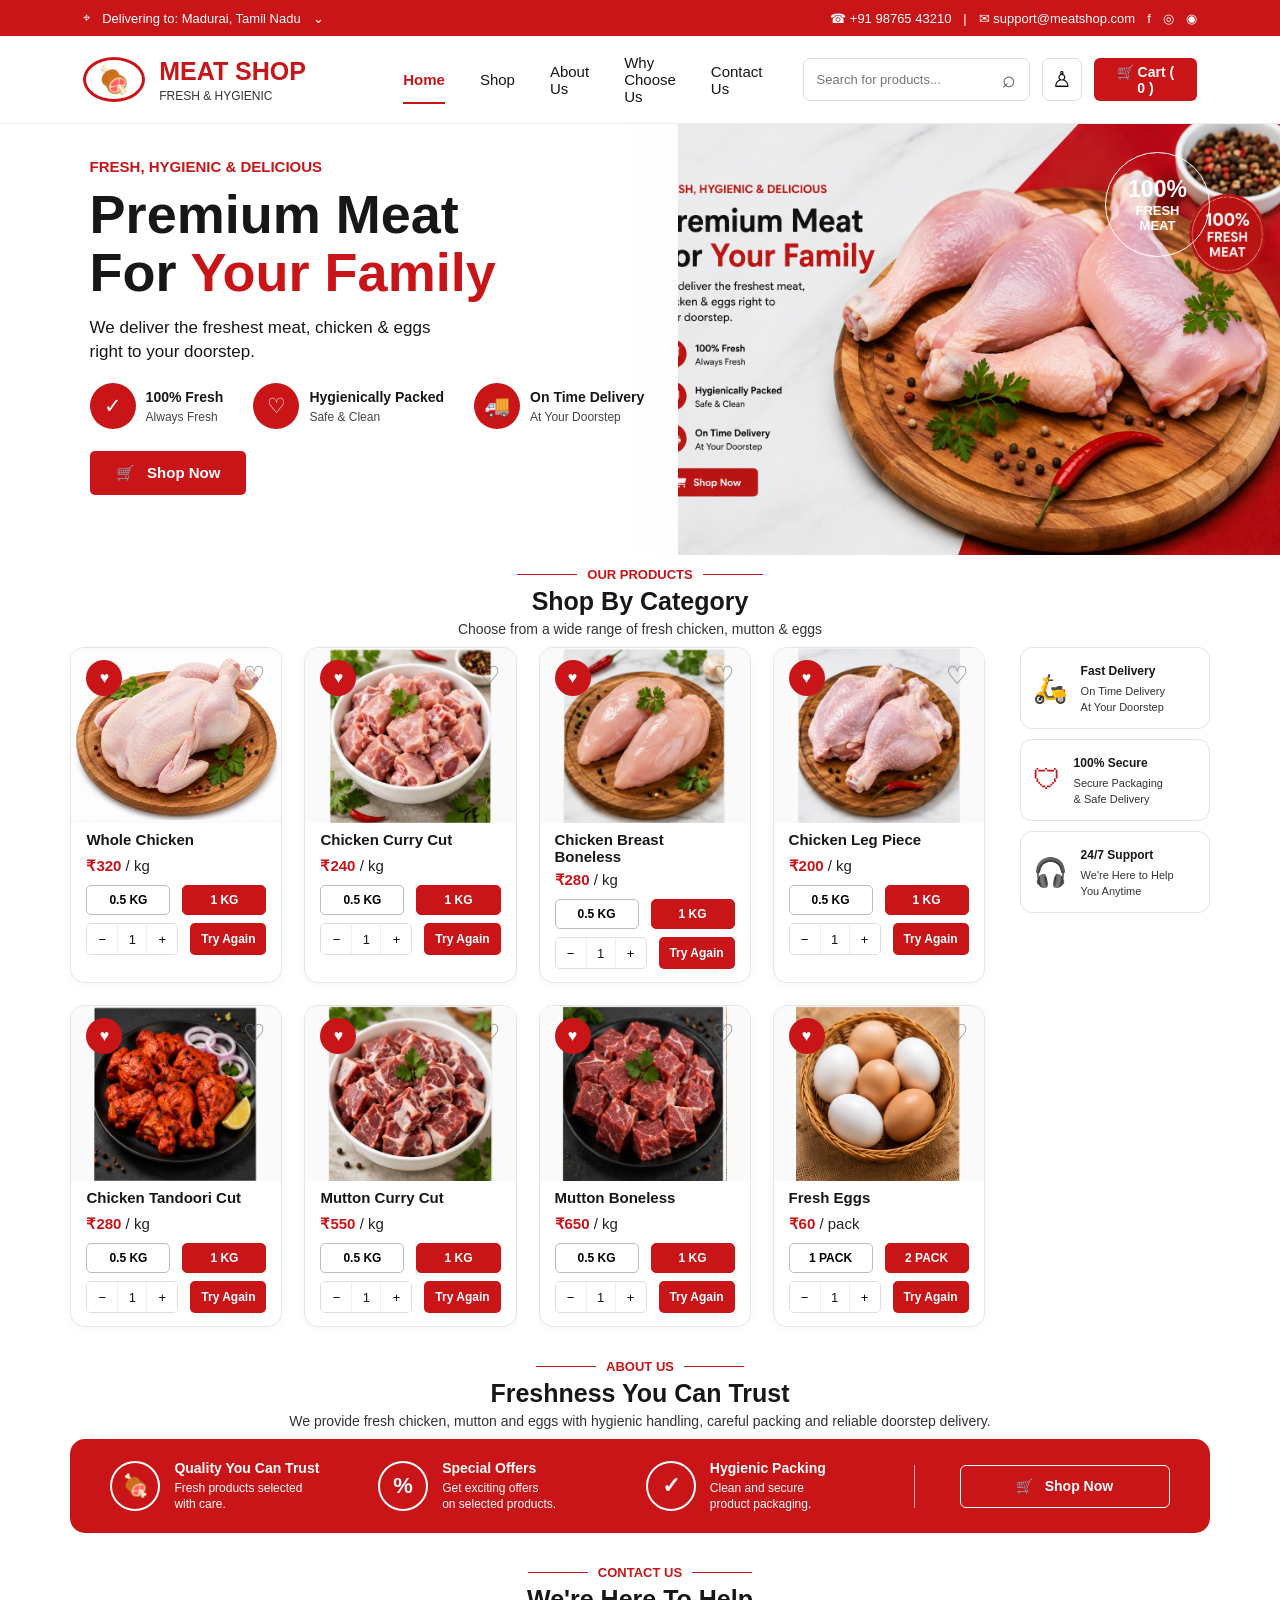
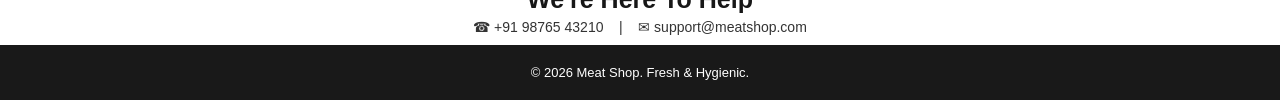
==== commit 75307c14: "Initial commit" ====
--- a/index.html
+++ b/index.html
@@ -1600,16 +1600,6 @@
 
     <script src="script.js"></script>
 
-<!-- WHATSAPP BUTTON -->
-<a
-    href="https://wa.me/919384997383"
-    class="whatsapp-float"
-    target="_blank"
-    rel="noopener noreferrer"
-    aria-label="Chat with us on WhatsApp"
->
-    💬
-</a>
 
 </body>
 
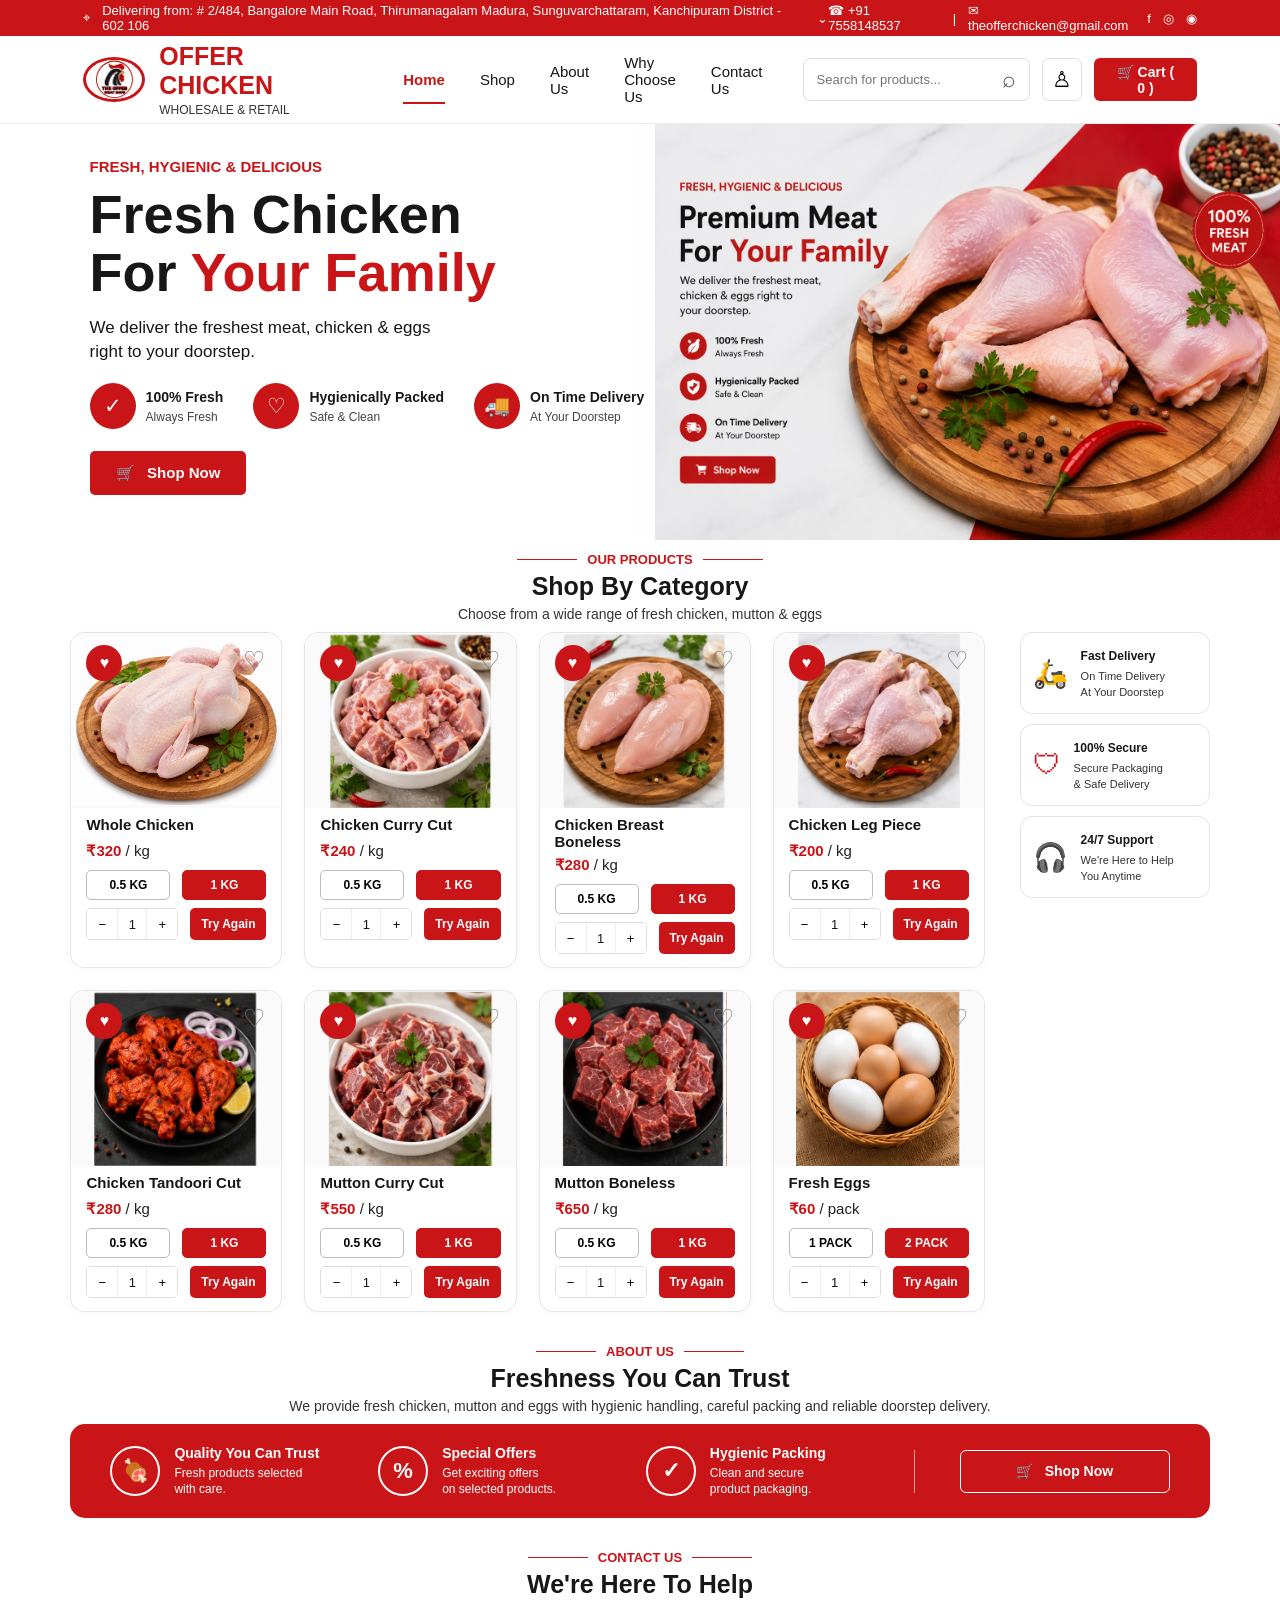
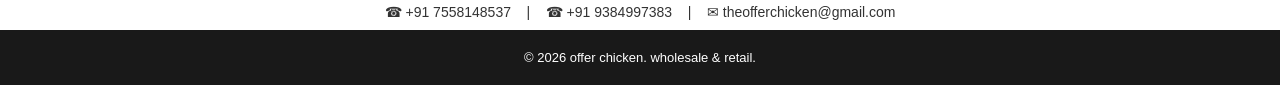
==== commit 8ed5e859: "Name changes and Bug updates" ====
--- a/index.html
+++ b/index.html
@@ -5,7 +5,7 @@
     <meta charset="UTF-8">
     <meta name="viewport" content="width=device-width, initial-scale=1.0">
 
-    <title>Meat Shop - Fresh & Hygienic</title>
+    <title>offer chicken - wholesale & retail</title>
 
     <link rel="stylesheet" href="style.css">
 </head>
@@ -20,14 +20,14 @@
 
         <div class="top-left">
             <span>⌖</span>
-            <span>Delivering to: Madurai, Tamil Nadu</span>
+            <span>Delivering from: # 2/484, Bangalore Main Road, Thirumanagalam Madura, Sunguvarchattaram, Kanchipuram District - 602 106</span>
             <span>⌄</span>
         </div>
 
         <div class="top-right">
-            <span>☎ +91 98765 43210</span>
+            <span>☎ +91 7558148537</span>
             <span class="divider">|</span>
-            <span>✉ support@meatshop.com</span>
+            <span>✉ theofferchicken@gmail.com</span>
             <span>f</span>
             <span>◎</span>
             <span>◉</span>
@@ -45,12 +45,12 @@
         <div class="logo-area">
 
             <div class="logo-icon">
-                🍖
-            </div>
+    <img src="images/logo.png" alt="The Offer Chicken Logo">
+</div>
 
             <div class="logo-text">
-                <h1>MEAT SHOP</h1>
-                <p>FRESH & HYGIENIC</p>
+                <h1>OFFER CHICKEN</h1>
+                <p>WHOLESALE & RETAIL</p>
             </div>
 
         </div>
@@ -125,7 +125,7 @@
             </p>
 
             <h2>
-                Premium Meat
+                Fresh Chicken
                 <br>
                 For <span>Your Family</span>
             </h2>
@@ -194,15 +194,6 @@
         </div>
 
 
-        <div class="hero-image-area">
-
-            <div class="fresh-badge">
-
-                <strong>100%</strong>
-
-                <span>FRESH</span>
-
-                <span>MEAT</span>
 
             </div>
 
@@ -1306,9 +1297,9 @@
 
 
         <p>
-            ☎ +91 98765 43210
-            &nbsp;&nbsp; | &nbsp;&nbsp;
-            ✉ support@meatshop.com
+            ☎ +91 7558148537 &nbsp;&nbsp; | &nbsp;&nbsp;
+            ☎ +91 9384997383 &nbsp;&nbsp; | &nbsp;&nbsp;
+            ✉ theofferchicken@gmail.com
         </p>
 
     </section>
@@ -1322,7 +1313,7 @@
     <footer>
 
         <p>
-            © 2026 Meat Shop. Fresh & Hygienic.
+            © 2026 offer chicken. wholesale & retail.
         </p>
 
     </footer>
@@ -1342,9 +1333,7 @@
                 try {
 
                     const response =
-                        await fetch(
-                            "http://localhost:5000/api/products"
-                        );
+                        await fetch("/api/products");
 
 
                     const result =
@@ -1598,6 +1587,7 @@
          MAIN SHOP JAVASCRIPT
     ========================== -->
 
+    <script src="config.js"></script>
     <script src="script.js"></script>
 
 
--- a/style.css
+++ b/style.css
@@ -77,7 +77,16 @@
     display: flex;
     align-items: center;
     justify-content: center;
-    font-size: 27px;
+    overflow: hidden;
+    flex-shrink: 0;
+    background: #ffffff;
+}
+
+.logo-icon img {
+    width: 100%;
+    height: 100%;
+    object-fit: contain;
+    display: block;
 }
 
 .logo-text {
@@ -296,7 +305,7 @@
 ========================= */
 
 .hero-image-area {
-    width: 47%;
+    width: 50%;
     position: relative;
     display: flex;
     align-items: center;
@@ -319,12 +328,15 @@
 .hero-meat-image {
     position: relative;
     width: 650px;
+    max-width: 100%;
+    margin-left: 0;
     z-index: 1;
-    margin-left: -45px;
+    overflow: hidden;
 }
 
 .hero-meat-image img {
     width: 100%;
+    height: auto;
     display: block;
     object-fit: contain;
 }
